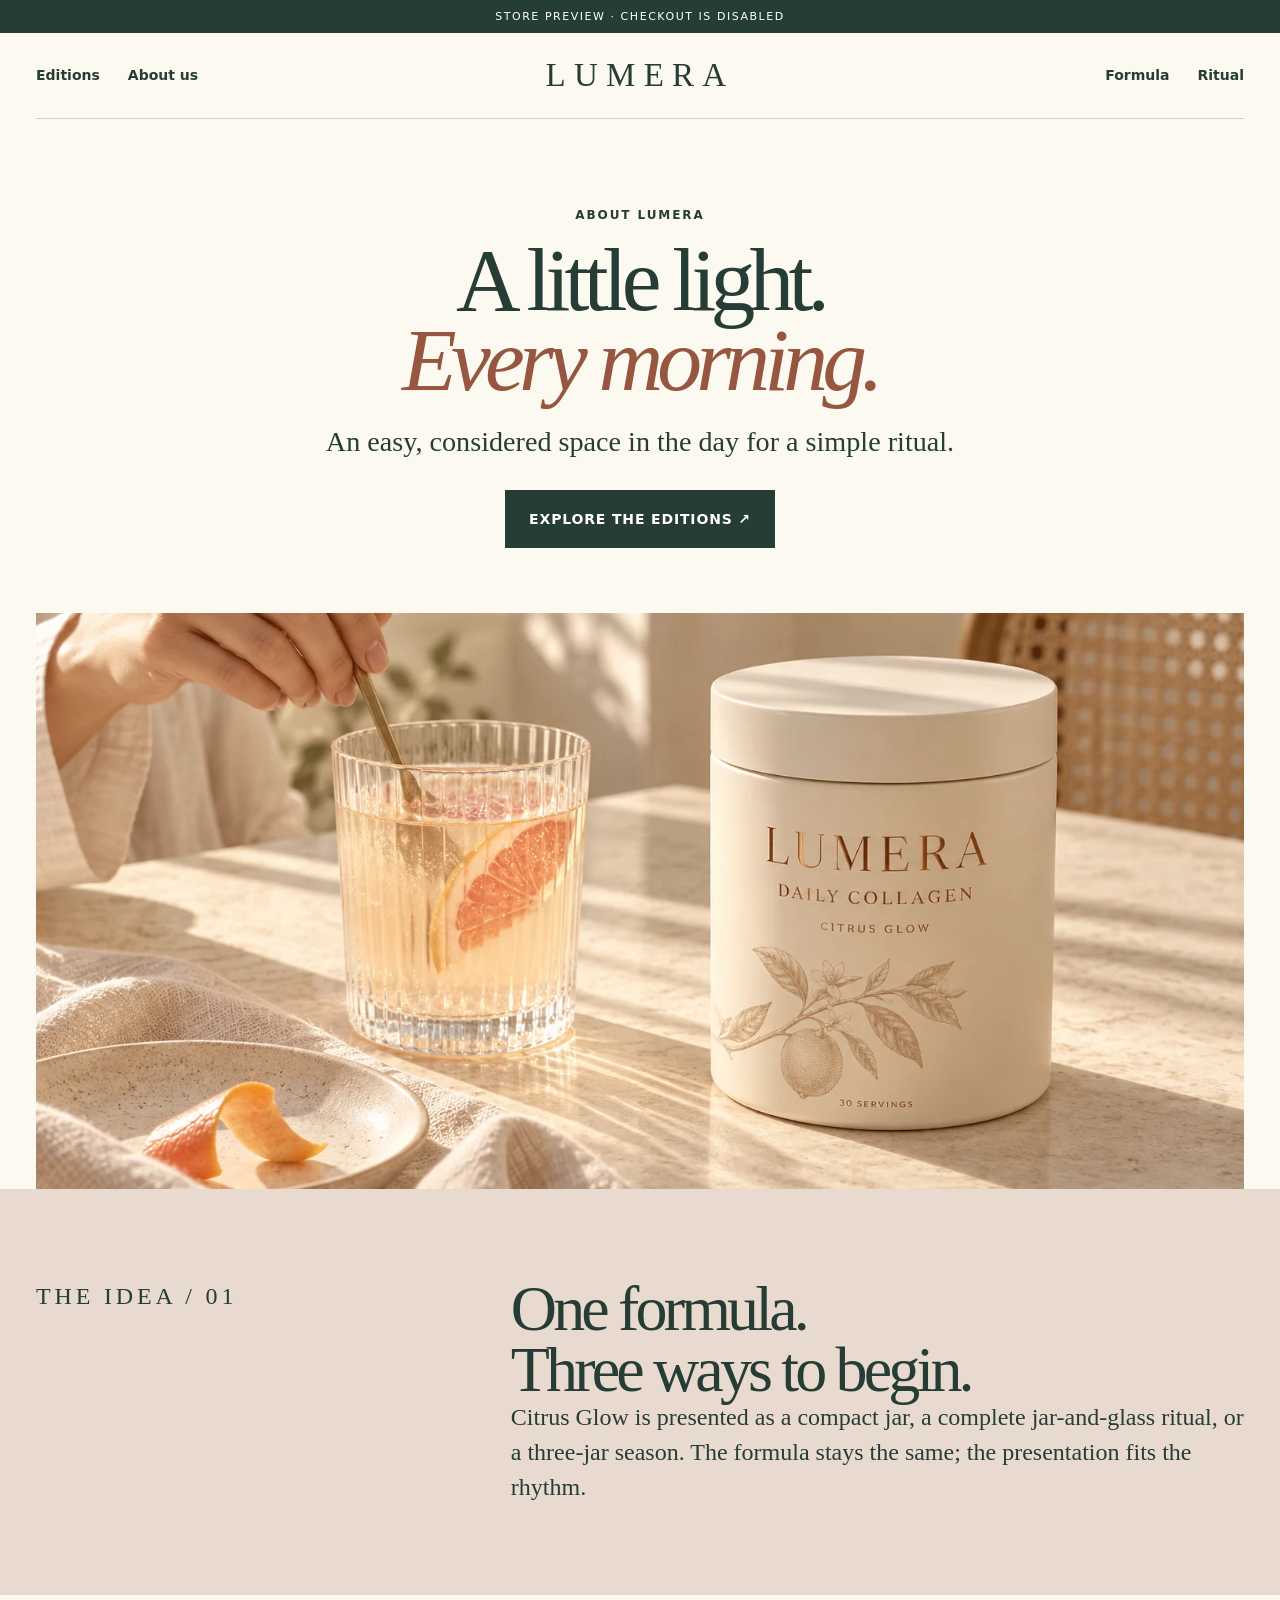
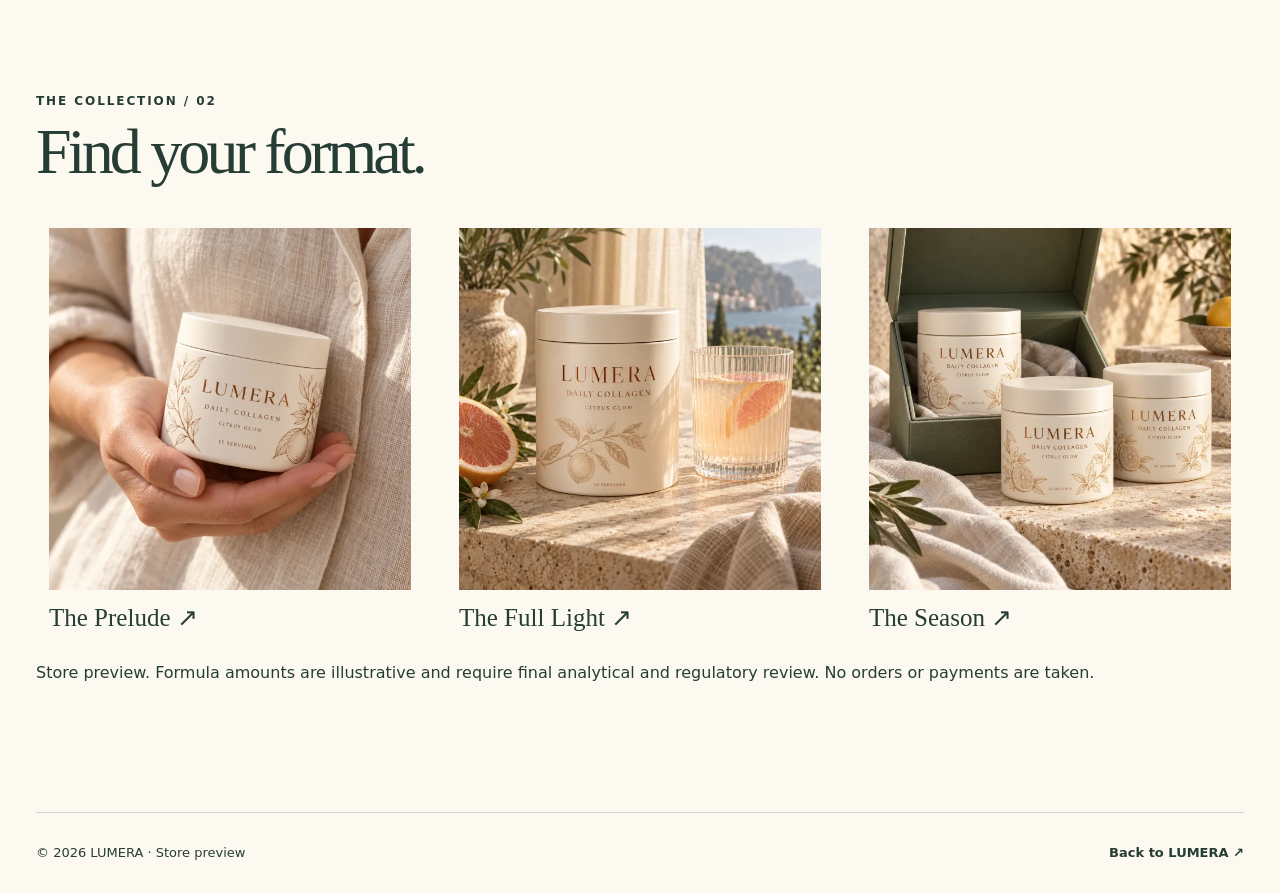
==== about.html @ ac89f813 "Improve desktop hierarchy and add product pages" ====
<!doctype html><html lang="en"><head><meta charset="utf-8"><meta name="viewport" content="width=device-width,initial-scale=1"><meta name="theme-color" content="#fcf9f1"><meta name="description" content="The LUMERA approach to a considered morning ritual."><title>About LUMERA — Laboratory of Morning Light</title><link rel="icon" href="data:,"><link rel="stylesheet" href="detail.css"></head><body>
<a class="skip" href="#main">Skip to content</a><div class="preview">Store preview · Checkout is disabled</div><header class="site-nav shell"><nav aria-label="Primary navigation"><a href="index.html#editions">Editions</a><a href="about.html" aria-current="page">About us</a></nav><a class="wordmark" href="index.html">LUMERA</a><nav aria-label="Further links"><a href="index.html#ingredient-register">Formula</a><a href="index.html#ritual">Ritual</a></nav></header>
<main id="main"><section class="about-hero shell"><p class="eyebrow">About LUMERA</p><h1 class="display">A little light.<br><em>Every morning.</em></h1><p class="lead">An easy, considered space in the day for a simple ritual.</p><a class="button" href="index.html#editions">Explore the editions ↗</a><figure><img src="assets/lumera-morning.webp" width="1536" height="1024" alt="LUMERA Citrus Glow jar and glass in morning light"></figure></section><section class="about-band"><div class="shell"><p class="eyebrow">The idea / 01</p><div><h2>One formula.<br>Three ways to begin.</h2><p>Citrus Glow is presented as a compact jar, a complete jar-and-glass ritual, or a three-jar season. The formula stays the same; the presentation fits the rhythm.</p></div></div></section><section class="about-end shell"><p class="eyebrow">The collection / 02</p><h2>Find your format.</h2><div class="related-grid"><a class="related-card" href="product.html?edition=15"><img src="assets/lumera-prelude-640.webp" width="640" height="800" alt="The Prelude compact jar"><span>The Prelude ↗</span></a><a class="related-card" href="product.html?edition=30"><img src="assets/full-light-640.webp" width="640" height="640" alt="The Full Light jar and glass"><span>The Full Light ↗</span></a><a class="related-card" href="product.html?edition=90"><img src="assets/season-640.webp" width="640" height="640" alt="The Season three jars"><span>The Season ↗</span></a></div><p>Store preview. Formula amounts are illustrative and require final analytical and regulatory review. No orders or payments are taken.</p></section></main><footer class="footer shell"><span>© 2026 LUMERA · Store preview</span><a href="index.html">Back to LUMERA ↗</a></footer></body></html>
---- detail.css ----
:root{--paper:#fcf9f1;--green:#263d35;--copper:#96563f;--line:#263d3533;--serif:Georgia,'Iowan Old Style',serif}*{box-sizing:border-box}body{margin:0;background:var(--paper);color:var(--green);font:16px/1.55 system-ui,-apple-system,sans-serif}a{color:inherit;text-decoration:none}img{display:block;width:100%;height:auto}.shell{width:min(1320px,calc(100% - 72px));margin:auto}.skip{position:absolute;top:-60px;left:15px;padding:10px;background:var(--green);color:white}.skip:focus{top:10px}:focus-visible{outline:3px solid var(--copper);outline-offset:4px}.preview{background:var(--green);color:white;padding:8px 15px;text-align:center;font-size:11px;letter-spacing:.14em;text-transform:uppercase}.site-nav{display:grid;grid-template-columns:1fr auto 1fr;align-items:center;gap:20px;min-height:86px;border-bottom:1px solid var(--line)}.site-nav nav{display:flex;gap:28px;font-size:14px;font-weight:750}.site-nav nav:last-child{justify-content:flex-end}.wordmark{font:500 33px var(--serif);letter-spacing:.25em}.site-nav a:hover,.text-link:hover{color:var(--copper)}.eyebrow{font-size:12px;font-weight:750;letter-spacing:.16em;text-transform:uppercase}.display{font:400 clamp(70px,7vw,120px)/.9 var(--serif);letter-spacing:-.065em;margin:20px 0 25px}.display em{color:var(--copper);font-weight:400}.lead{font:clamp(22px,2.2vw,31px)/1.3 var(--serif);max-width:630px}.button{display:inline-flex;align-items:center;justify-content:center;min-height:58px;padding:14px 24px;background:var(--green);color:white;font-size:14px;font-weight:750;letter-spacing:.06em;text-transform:uppercase}.text-link{display:inline-flex;align-items:center;min-height:50px;margin-left:20px;border-bottom:1px solid var(--line);font-size:14px;font-weight:750}.product-hero{display:grid;grid-template-columns:.95fr 1.05fr;gap:clamp(40px,6vw,110px);align-items:center;padding:68px 0 110px}.product-copy{max-width:570px}.product-image{margin:0;background:#e4d7c8;padding:18px}.product-image img{aspect-ratio:4/5;object-fit:cover}.product-copy .display{font-size:clamp(65px,6.5vw,105px)}.product-copy>p:not(.lead){font-size:17px;color:#52665c}.facts{margin:35px 0;border-top:1px solid var(--line)}.facts div{display:flex;justify-content:space-between;gap:20px;padding:14px 0;border-bottom:1px solid var(--line);font-size:16px}.facts dt{color:#66786f}.facts dd{margin:0;font-weight:750}.product-copy small{display:block;margin-top:20px;color:#66786f;line-height:1.6}.related{background:#efe4d6;padding:70px 0 95px}.related h2,.about-end h2{font:400 clamp(46px,5vw,75px)/.95 var(--serif);letter-spacing:-.06em;margin:10px 0 32px}.related-grid{display:grid;grid-template-columns:repeat(3,1fr);gap:22px}.related-card{background:var(--paper);padding:13px;font:400 25px var(--serif)}.related-card img{aspect-ratio:1;object-fit:cover;margin-bottom:13px}.related-card[aria-current=page]{outline:3px solid var(--copper)}.about-hero{text-align:center;padding:75px 0 0}.about-hero .display{max-width:1000px;margin:15px auto 23px}.about-hero .lead{margin:0 auto 30px}.about-hero figure{margin:65px 0 0}.about-hero img{aspect-ratio:2.1;object-fit:cover}.about-band{padding:90px 0;background:#e9dacf}.about-band .shell{display:grid;grid-template-columns:.7fr 1.3fr;gap:80px}.about-band h2{font:400 clamp(45px,5vw,76px)/.95 var(--serif);letter-spacing:-.06em;margin:0}.about-band p{font:24px/1.45 var(--serif);margin:0}.about-end{padding:85px 0 110px}.footer{display:flex;justify-content:space-between;gap:20px;padding:30px 0;border-top:1px solid var(--line);font-size:13px}.footer a{font-weight:750}@media(max-width:780px){.shell{width:calc(100% - 30px)}.site-nav{grid-template-columns:1fr auto;min-height:68px}.site-nav .wordmark{grid-column:1;grid-row:1;font-size:23px}.site-nav nav{grid-column:2;grid-row:1;gap:10px;font-size:11px}.site-nav nav:last-child{display:none}.product-hero{grid-template-columns:1fr;gap:28px;padding:28px 0 55px}.product-image{padding:10px}.product-image img{aspect-ratio:1.1}.product-copy .display,.display{font-size:clamp(55px,14vw,84px)}.lead{font-size:22px}.button{font-size:12px}.text-link{margin-left:0}.related{padding:48px 0}.related-grid{gap:9px}.related-card{padding:5px;font-size:13px}.about-hero{padding-top:45px}.about-hero figure{margin-top:35px}.about-hero img{aspect-ratio:1.25}.about-band{padding:55px 0}.about-band .shell{grid-template-columns:1fr;gap:24px}.about-band p{font-size:19px}.footer{flex-direction:column}}@media(max-width:380px){.site-nav nav{font-size:10px}.site-nav .wordmark{font-size:20px}}
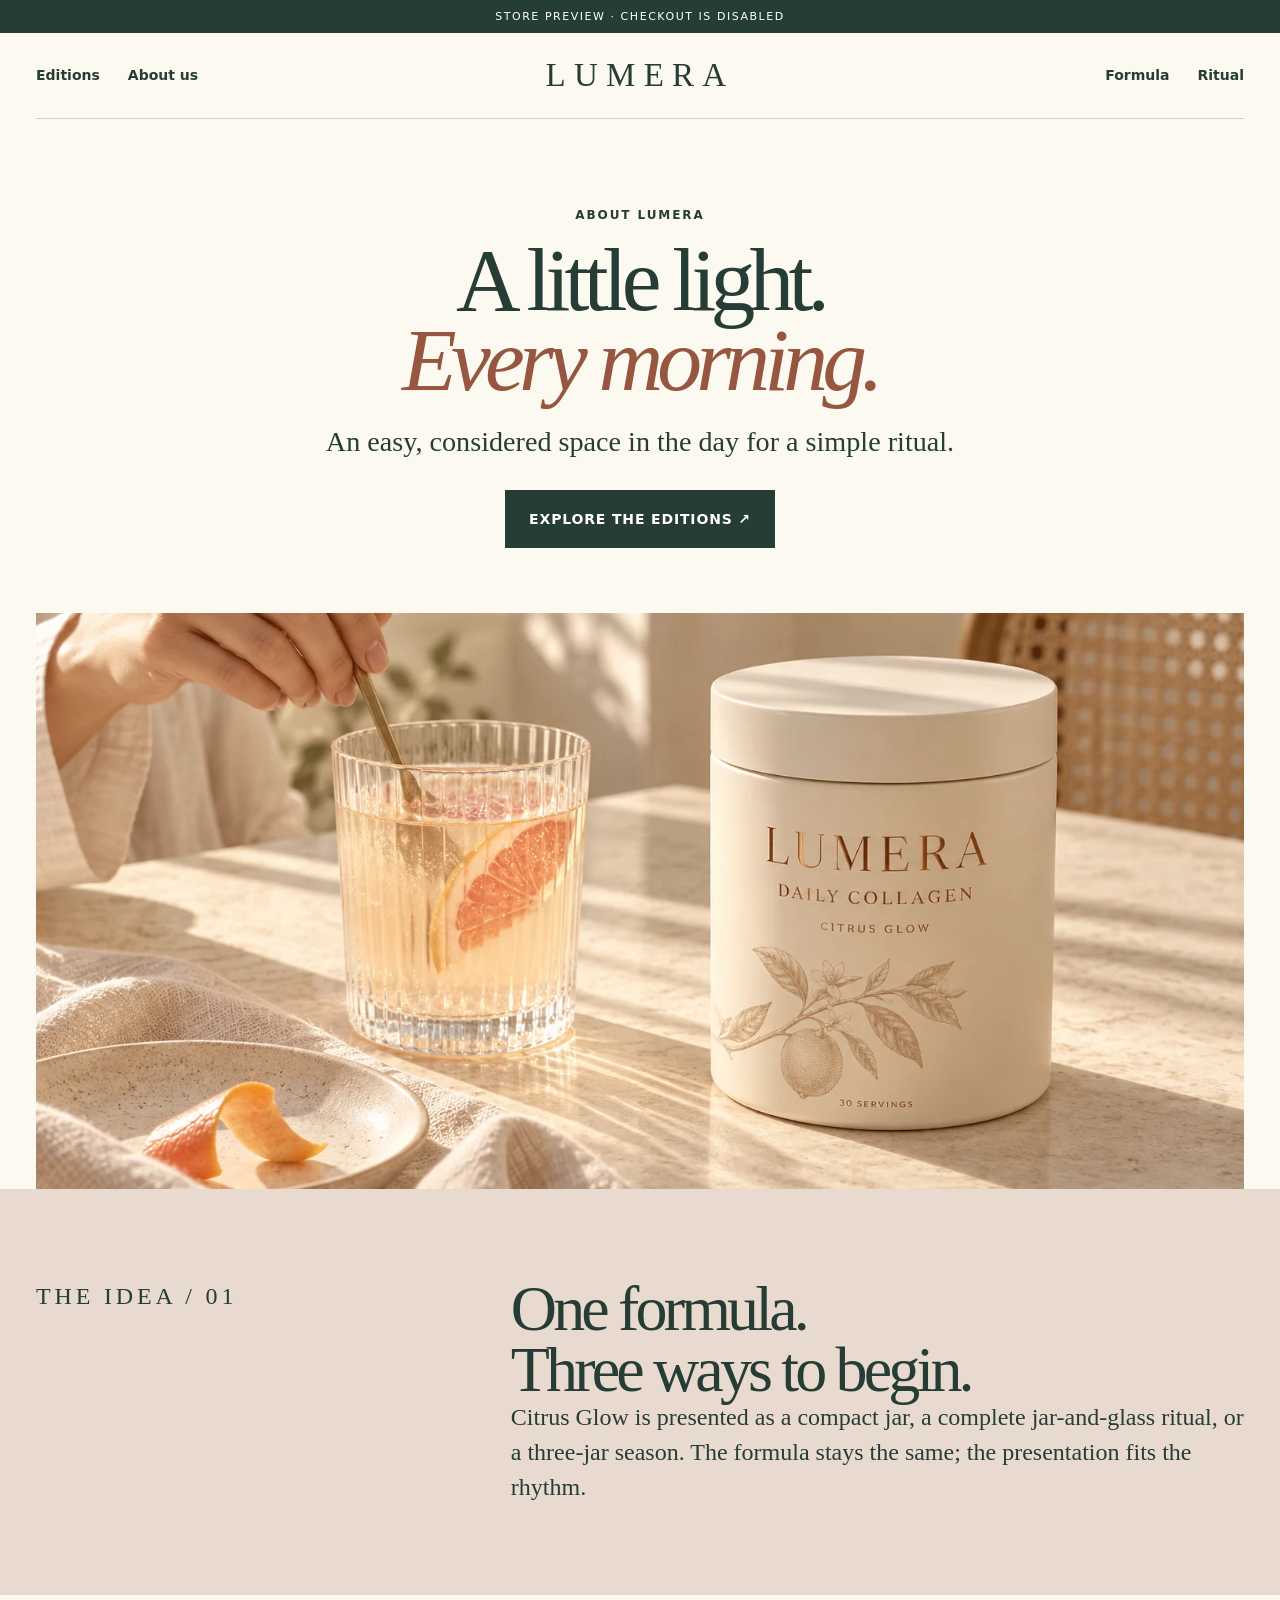
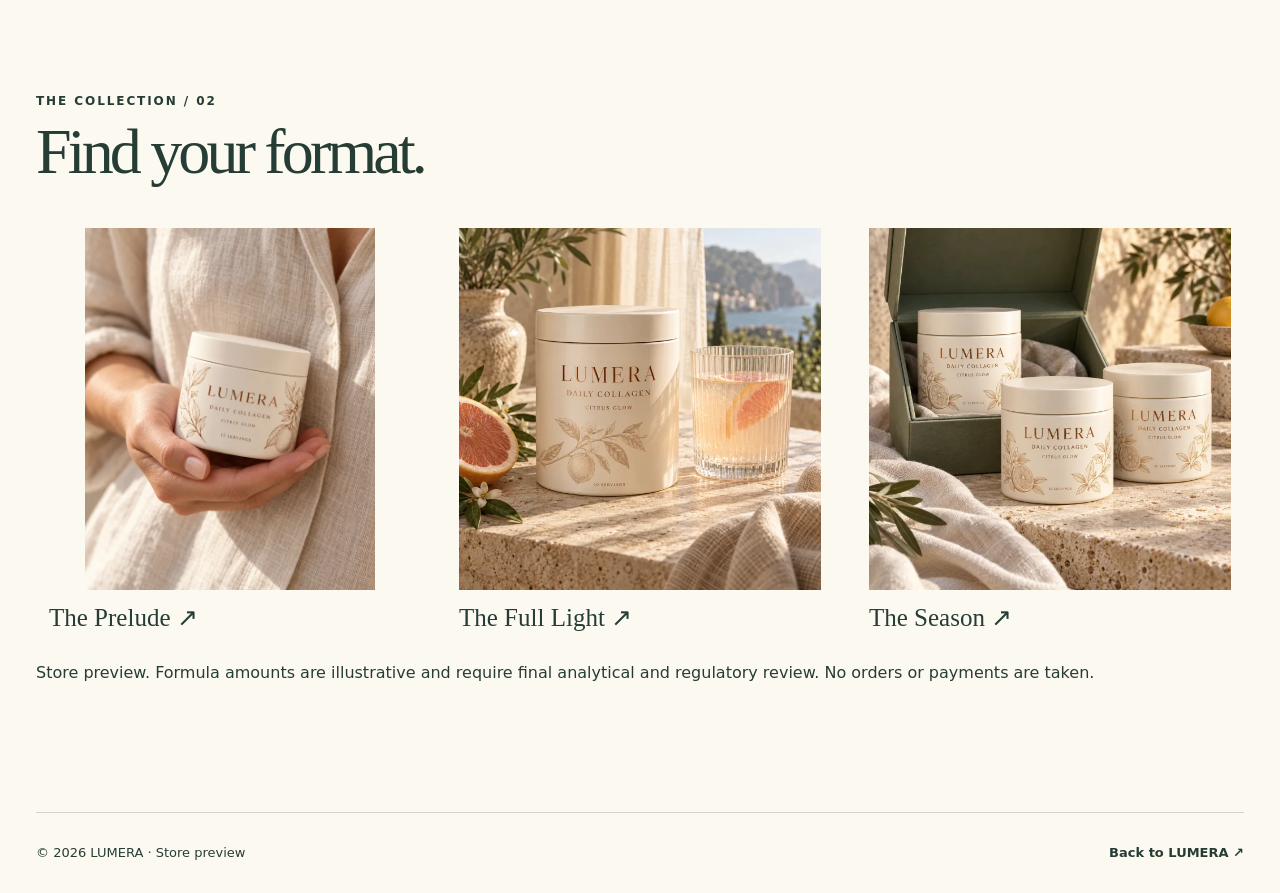
==== commit e00d3485: "Preserve product photography and cart navigation state" ====
--- a/about.html
+++ b/about.html
@@ -1,3 +1,3 @@
-<!doctype html><html lang="en"><head><meta charset="utf-8"><meta name="viewport" content="width=device-width,initial-scale=1"><meta name="theme-color" content="#fcf9f1"><meta name="description" content="The LUMERA approach to a considered morning ritual."><title>About LUMERA — Laboratory of Morning Light</title><link rel="icon" href="data:,"><link rel="stylesheet" href="detail.css"></head><body>
+<!doctype html><html lang="en"><head><meta charset="utf-8"><meta name="viewport" content="width=device-width,initial-scale=1"><meta name="theme-color" content="#fcf9f1"><meta name="description" content="The LUMERA approach to a considered morning ritual."><title>About LUMERA — Laboratory of Morning Light</title><link rel="icon" href="data:,"><link rel="stylesheet" href="detail.css?v=20260922b"></head><body>
 <a class="skip" href="#main">Skip to content</a><div class="preview">Store preview · Checkout is disabled</div><header class="site-nav shell"><nav aria-label="Primary navigation"><a href="index.html#editions">Editions</a><a href="about.html" aria-current="page">About us</a></nav><a class="wordmark" href="index.html">LUMERA</a><nav aria-label="Further links"><a href="index.html#ingredient-register">Formula</a><a href="index.html#ritual">Ritual</a></nav></header>
 <main id="main"><section class="about-hero shell"><p class="eyebrow">About LUMERA</p><h1 class="display">A little light.<br><em>Every morning.</em></h1><p class="lead">An easy, considered space in the day for a simple ritual.</p><a class="button" href="index.html#editions">Explore the editions ↗</a><figure><img src="assets/lumera-morning.webp" width="1536" height="1024" alt="LUMERA Citrus Glow jar and glass in morning light"></figure></section><section class="about-band"><div class="shell"><p class="eyebrow">The idea / 01</p><div><h2>One formula.<br>Three ways to begin.</h2><p>Citrus Glow is presented as a compact jar, a complete jar-and-glass ritual, or a three-jar season. The formula stays the same; the presentation fits the rhythm.</p></div></div></section><section class="about-end shell"><p class="eyebrow">The collection / 02</p><h2>Find your format.</h2><div class="related-grid"><a class="related-card" href="product.html?edition=15"><img src="assets/lumera-prelude-640.webp" width="640" height="800" alt="The Prelude compact jar"><span>The Prelude ↗</span></a><a class="related-card" href="product.html?edition=30"><img src="assets/full-light-640.webp" width="640" height="640" alt="The Full Light jar and glass"><span>The Full Light ↗</span></a><a class="related-card" href="product.html?edition=90"><img src="assets/season-640.webp" width="640" height="640" alt="The Season three jars"><span>The Season ↗</span></a></div><p>Store preview. Formula amounts are illustrative and require final analytical and regulatory review. No orders or payments are taken.</p></section></main><footer class="footer shell"><span>© 2026 LUMERA · Store preview</span><a href="index.html">Back to LUMERA ↗</a></footer></body></html>
--- a/detail.css
+++ b/detail.css
@@ -1 +1,8 @@
 :root{--paper:#fcf9f1;--green:#263d35;--copper:#96563f;--line:#263d3533;--serif:Georgia,'Iowan Old Style',serif}*{box-sizing:border-box}body{margin:0;background:var(--paper);color:var(--green);font:16px/1.55 system-ui,-apple-system,sans-serif}a{color:inherit;text-decoration:none}img{display:block;width:100%;height:auto}.shell{width:min(1320px,calc(100% - 72px));margin:auto}.skip{position:absolute;top:-60px;left:15px;padding:10px;background:var(--green);color:white}.skip:focus{top:10px}:focus-visible{outline:3px solid var(--copper);outline-offset:4px}.preview{background:var(--green);color:white;padding:8px 15px;text-align:center;font-size:11px;letter-spacing:.14em;text-transform:uppercase}.site-nav{display:grid;grid-template-columns:1fr auto 1fr;align-items:center;gap:20px;min-height:86px;border-bottom:1px solid var(--line)}.site-nav nav{display:flex;gap:28px;font-size:14px;font-weight:750}.site-nav nav:last-child{justify-content:flex-end}.wordmark{font:500 33px var(--serif);letter-spacing:.25em}.site-nav a:hover,.text-link:hover{color:var(--copper)}.eyebrow{font-size:12px;font-weight:750;letter-spacing:.16em;text-transform:uppercase}.display{font:400 clamp(70px,7vw,120px)/.9 var(--serif);letter-spacing:-.065em;margin:20px 0 25px}.display em{color:var(--copper);font-weight:400}.lead{font:clamp(22px,2.2vw,31px)/1.3 var(--serif);max-width:630px}.button{display:inline-flex;align-items:center;justify-content:center;min-height:58px;padding:14px 24px;background:var(--green);color:white;font-size:14px;font-weight:750;letter-spacing:.06em;text-transform:uppercase}.text-link{display:inline-flex;align-items:center;min-height:50px;margin-left:20px;border-bottom:1px solid var(--line);font-size:14px;font-weight:750}.product-hero{display:grid;grid-template-columns:.95fr 1.05fr;gap:clamp(40px,6vw,110px);align-items:center;padding:68px 0 110px}.product-copy{max-width:570px}.product-image{margin:0;background:#e4d7c8;padding:18px}.product-image img{aspect-ratio:4/5;object-fit:cover}.product-copy .display{font-size:clamp(65px,6.5vw,105px)}.product-copy>p:not(.lead){font-size:17px;color:#52665c}.facts{margin:35px 0;border-top:1px solid var(--line)}.facts div{display:flex;justify-content:space-between;gap:20px;padding:14px 0;border-bottom:1px solid var(--line);font-size:16px}.facts dt{color:#66786f}.facts dd{margin:0;font-weight:750}.product-copy small{display:block;margin-top:20px;color:#66786f;line-height:1.6}.related{background:#efe4d6;padding:70px 0 95px}.related h2,.about-end h2{font:400 clamp(46px,5vw,75px)/.95 var(--serif);letter-spacing:-.06em;margin:10px 0 32px}.related-grid{display:grid;grid-template-columns:repeat(3,1fr);gap:22px}.related-card{background:var(--paper);padding:13px;font:400 25px var(--serif)}.related-card img{aspect-ratio:1;object-fit:cover;margin-bottom:13px}.related-card[aria-current=page]{outline:3px solid var(--copper)}.about-hero{text-align:center;padding:75px 0 0}.about-hero .display{max-width:1000px;margin:15px auto 23px}.about-hero .lead{margin:0 auto 30px}.about-hero figure{margin:65px 0 0}.about-hero img{aspect-ratio:2.1;object-fit:cover}.about-band{padding:90px 0;background:#e9dacf}.about-band .shell{display:grid;grid-template-columns:.7fr 1.3fr;gap:80px}.about-band h2{font:400 clamp(45px,5vw,76px)/.95 var(--serif);letter-spacing:-.06em;margin:0}.about-band p{font:24px/1.45 var(--serif);margin:0}.about-end{padding:85px 0 110px}.footer{display:flex;justify-content:space-between;gap:20px;padding:30px 0;border-top:1px solid var(--line);font-size:13px}.footer a{font-weight:750}@media(max-width:780px){.shell{width:calc(100% - 30px)}.site-nav{grid-template-columns:1fr auto;min-height:68px}.site-nav .wordmark{grid-column:1;grid-row:1;font-size:23px}.site-nav nav{grid-column:2;grid-row:1;gap:10px;font-size:11px}.site-nav nav:last-child{display:none}.product-hero{grid-template-columns:1fr;gap:28px;padding:28px 0 55px}.product-image{padding:10px}.product-image img{aspect-ratio:1.1}.product-copy .display,.display{font-size:clamp(55px,14vw,84px)}.lead{font-size:22px}.button{font-size:12px}.text-link{margin-left:0}.related{padding:48px 0}.related-grid{gap:9px}.related-card{padding:5px;font-size:13px}.about-hero{padding-top:45px}.about-hero figure{margin-top:35px}.about-hero img{aspect-ratio:1.25}.about-band{padding:55px 0}.about-band .shell{grid-template-columns:1fr;gap:24px}.about-band p{font-size:19px}.footer{flex-direction:column}}@media(max-width:380px){.site-nav nav{font-size:10px}.site-nav .wordmark{font-size:20px}}
+/* Responsive media: HTML dimensions reserve space, CSS preserves the photo. */
+img{height:auto}
+.product-photo img,.product-image img{height:auto;aspect-ratio:auto;object-fit:contain;max-height:680px;width:100%}
+.related-card img{height:auto;aspect-ratio:1;object-fit:contain}
+.product-hero>*,.about-hero>*{min-width:0}
+.display{overflow-wrap:break-word}
+@media(max-width:780px){.product-photo img,.product-image img{max-height:480px;aspect-ratio:auto}.related-card{overflow-wrap:break-word}}
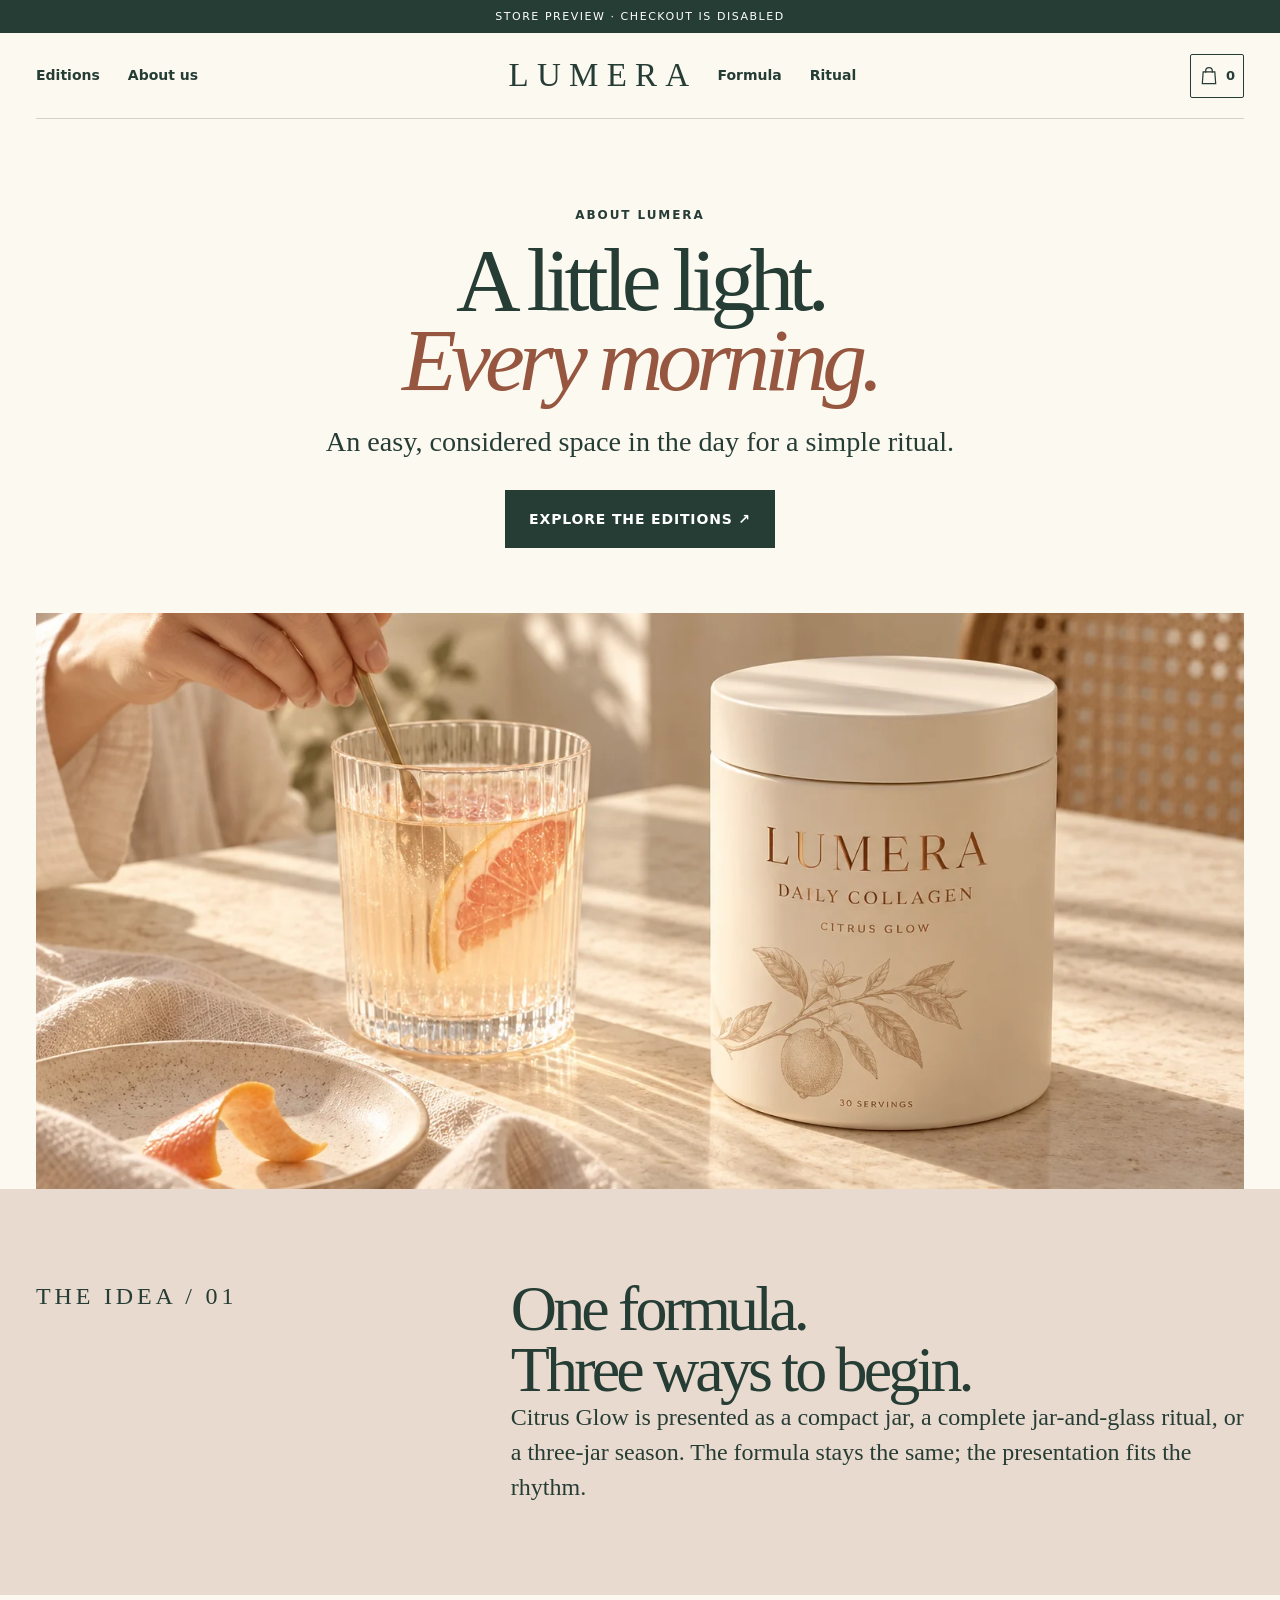
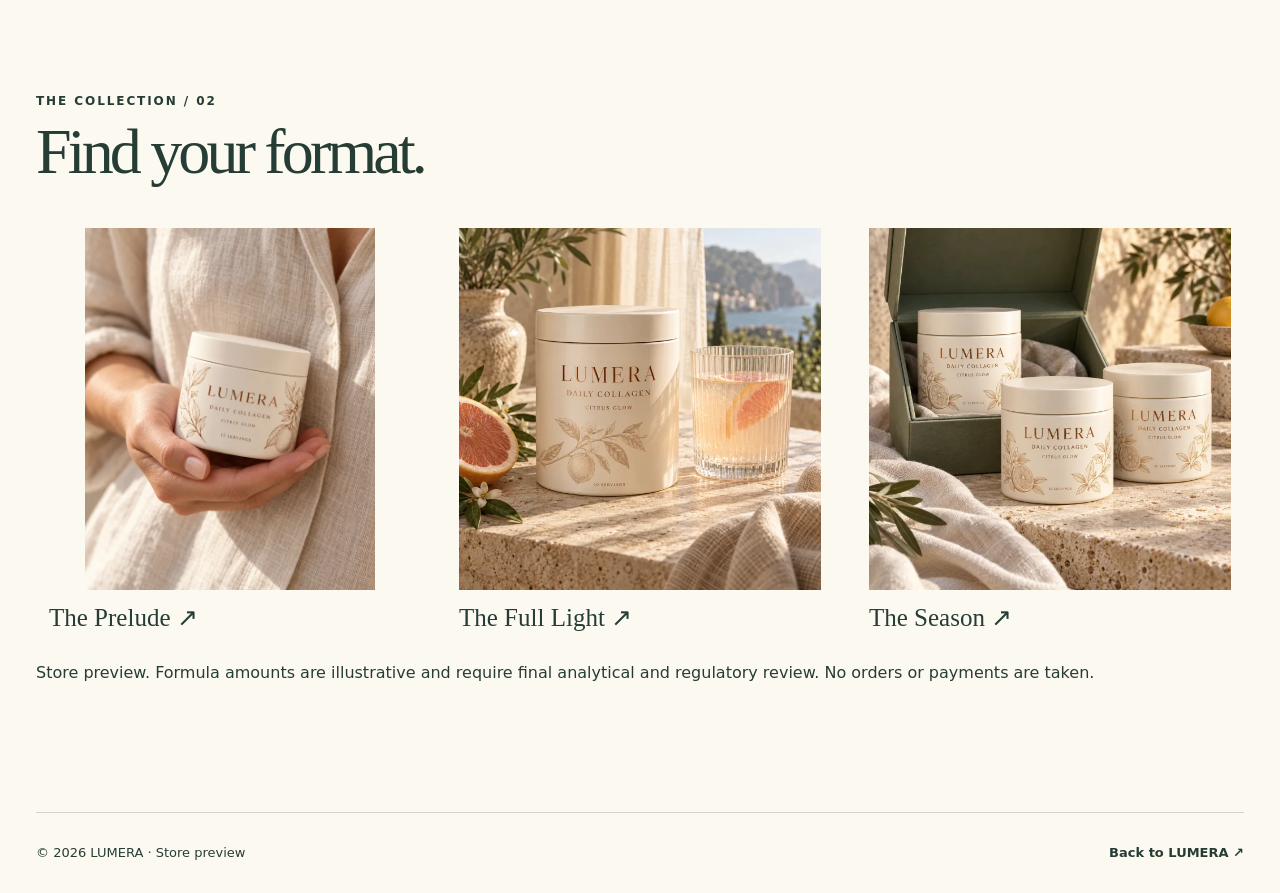
==== commit 4103739a: "Improve mobile product storytelling and direct shopping flow" ====
--- a/about.html
+++ b/about.html
@@ -1,3 +1,3 @@
-<!doctype html><html lang="en"><head><meta charset="utf-8"><meta name="viewport" content="width=device-width,initial-scale=1"><meta name="theme-color" content="#fcf9f1"><meta name="description" content="The LUMERA approach to a considered morning ritual."><title>About LUMERA — Laboratory of Morning Light</title><link rel="icon" href="data:,"><link rel="stylesheet" href="detail.css?v=20260922b"></head><body>
+<!doctype html><html lang="en" data-brand="lumera"><head><meta charset="utf-8"><meta name="viewport" content="width=device-width,initial-scale=1"><meta name="theme-color" content="#fcf9f1"><meta name="description" content="The LUMERA approach to a considered morning ritual."><title>About LUMERA — Laboratory of Morning Light</title><link rel="icon" href="data:,"><link rel="stylesheet" href="detail.css?v=20260922b"><link rel="stylesheet" href="detail-commerce.css?v=20260922c"></head><body>
 <a class="skip" href="#main">Skip to content</a><div class="preview">Store preview · Checkout is disabled</div><header class="site-nav shell"><nav aria-label="Primary navigation"><a href="index.html#editions">Editions</a><a href="about.html" aria-current="page">About us</a></nav><a class="wordmark" href="index.html">LUMERA</a><nav aria-label="Further links"><a href="index.html#ingredient-register">Formula</a><a href="index.html#ritual">Ritual</a></nav></header>
-<main id="main"><section class="about-hero shell"><p class="eyebrow">About LUMERA</p><h1 class="display">A little light.<br><em>Every morning.</em></h1><p class="lead">An easy, considered space in the day for a simple ritual.</p><a class="button" href="index.html#editions">Explore the editions ↗</a><figure><img src="assets/lumera-morning.webp" width="1536" height="1024" alt="LUMERA Citrus Glow jar and glass in morning light"></figure></section><section class="about-band"><div class="shell"><p class="eyebrow">The idea / 01</p><div><h2>One formula.<br>Three ways to begin.</h2><p>Citrus Glow is presented as a compact jar, a complete jar-and-glass ritual, or a three-jar season. The formula stays the same; the presentation fits the rhythm.</p></div></div></section><section class="about-end shell"><p class="eyebrow">The collection / 02</p><h2>Find your format.</h2><div class="related-grid"><a class="related-card" href="product.html?edition=15"><img src="assets/lumera-prelude-640.webp" width="640" height="800" alt="The Prelude compact jar"><span>The Prelude ↗</span></a><a class="related-card" href="product.html?edition=30"><img src="assets/full-light-640.webp" width="640" height="640" alt="The Full Light jar and glass"><span>The Full Light ↗</span></a><a class="related-card" href="product.html?edition=90"><img src="assets/season-640.webp" width="640" height="640" alt="The Season three jars"><span>The Season ↗</span></a></div><p>Store preview. Formula amounts are illustrative and require final analytical and regulatory review. No orders or payments are taken.</p></section></main><footer class="footer shell"><span>© 2026 LUMERA · Store preview</span><a href="index.html">Back to LUMERA ↗</a></footer></body></html>
+<main id="main"><section class="about-hero shell"><p class="eyebrow">About LUMERA</p><h1 class="display">A little light.<br><em>Every morning.</em></h1><p class="lead">An easy, considered space in the day for a simple ritual.</p><a class="button" href="index.html#editions">Explore the editions ↗</a><figure><img src="assets/lumera-morning.webp" width="1536" height="1024" alt="LUMERA Citrus Glow jar and glass in morning light"></figure></section><section class="about-band"><div class="shell"><p class="eyebrow">The idea / 01</p><div><h2>One formula.<br>Three ways to begin.</h2><p>Citrus Glow is presented as a compact jar, a complete jar-and-glass ritual, or a three-jar season. The formula stays the same; the presentation fits the rhythm.</p></div></div></section><section class="about-end shell"><p class="eyebrow">The collection / 02</p><h2>Find your format.</h2><div class="related-grid"><a class="related-card" href="product.html?edition=15"><img src="assets/lumera-prelude-640.webp" width="640" height="800" alt="The Prelude compact jar"><span>The Prelude ↗</span></a><a class="related-card" href="product.html?edition=30"><img src="assets/full-light-640.webp" width="640" height="640" alt="The Full Light jar and glass"><span>The Full Light ↗</span></a><a class="related-card" href="product.html?edition=90"><img src="assets/season-640.webp" width="640" height="640" alt="The Season three jars"><span>The Season ↗</span></a></div><p>Store preview. Formula amounts are illustrative and require final analytical and regulatory review. No orders or payments are taken.</p></section></main><footer class="footer shell"><span>© 2026 LUMERA · Store preview</span><a href="index.html">Back to LUMERA ↗</a></footer><script src="detail-commerce.js?v=20260922c" defer></script><script src="cart.js?v=20260922b" defer></script></body></html>
--- a/detail-commerce.css
+++ b/detail-commerce.css
@@ -0,0 +1,42 @@
+/* Commerce utilities retain each brand's art direction. */
+:root{--bag-paper:#fbf9ef;--bag-ink:#143a31;--bag-action:#143a31;--bag-on-action:#fff}
+html[data-brand="nox"]{--bag-paper:#101712;--bag-ink:#eff4ee;--bag-action:var(--signal);--bag-on-action:#090d0b}
+html[data-brand="lumera"]{--bag-paper:#fcf9f1;--bag-ink:#263d35;--bag-action:#263d35}
+.detail-header{position:relative}.detail-bag{flex-shrink:0;display:inline-flex;align-items:center;justify-content:center;gap:7px;min-width:48px;min-height:44px;padding:8px;border:1px solid currentColor;border-radius:2px;background:none;color:inherit;cursor:pointer;font:600 13px system-ui}
+html[data-brand="lumera"] .detail-header{grid-template-columns:1fr auto 1fr auto}
+.detail-crumb{padding-top:24px;font-size:13px;color:inherit;opacity:.8;display:flex;gap:12px;align-items:center}.detail-crumb a{padding:8px 0;text-decoration:underline;text-underline-offset:4px}
+.detail-options{display:flex;gap:8px;flex-wrap:wrap;margin:22px 0}.detail-options a{display:inline-flex;align-items:center;min-height:44px;padding:9px 13px;border:1px solid var(--line);font:600 12px/1.3 system-ui}
+.detail-options a[aria-current="page"]{background:var(--bag-action);color:var(--bag-on-action);border-color:var(--bag-action)}.detail-options a:hover{border-color:currentColor}
+#product-add{border:0;cursor:pointer;transition:filter .15s}#product-add:hover{filter:brightness(.92)}
+.product-copy #product-description{display:none}
+.product-copy .button{font-family:inherit}
+.detail-locked{overflow:hidden}.detail-overlay{position:fixed;inset:0;background:#07160fa6;z-index:90;opacity:0;pointer-events:none;transition:opacity .2s}.detail-overlay.is-open{opacity:1;pointer-events:auto}
+.detail-cart{position:fixed;right:0;inset-block:0;z-index:100;width:min(480px,100%);display:grid;grid-template-rows:auto minmax(0,1fr) auto;background:var(--bag-paper);color:var(--bag-ink);box-shadow:-20px 0 70px #0003;transform:translateX(105%);transition:transform .25s}.detail-cart.is-open{transform:none}.detail-cart[inert]{visibility:hidden}
+.detail-cart button{font:600 14px system-ui;cursor:pointer;color:inherit}.cart-head{display:flex;align-items:center;justify-content:space-between;border-bottom:1px solid var(--line);padding:20px 24px}.cart-head h2{font-size:26px;margin:0}.cart-head button{background:none;border:0;min-height:44px;padding:10px}
+.detail-lines{padding:8px 24px;overflow:auto;overscroll-behavior:contain}.shop-line{display:grid;grid-template-columns:88px minmax(0,1fr);gap:16px;padding:22px 0;border-bottom:1px solid var(--line)}.shop-line img{width:88px;height:110px;object-fit:contain}.shop-line h3{font:600 17px/1.35 system-ui;margin:0 0 6px}.shop-line p{font-size:13px;line-height:1.5;margin:0 0 8px;opacity:.8}.shop-line strong{font-size:16px}.shop-quantity{display:flex;flex-wrap:wrap;align-items:center;margin-top:10px;gap:6px}.shop-quantity button{min-width:40px;min-height:44px;background:none;border:1px solid var(--line);padding:8px}.shop-quantity output{min-width:24px;text-align:center}.shop-quantity .shop-remove{border:0;text-decoration:underline;font-size:12px}.shop-empty{padding:50px 0;line-height:1.7}
+.cart-foot{border-top:1px solid var(--line);padding:22px 24px max(22px,env(safe-area-inset-bottom))}.cart-foot[hidden]{display:none}.detail-total{display:flex;justify-content:space-between;font-size:20px;margin-bottom:18px}#checkout,.demo-return{width:100%;padding:16px;min-height:54px;background:var(--bag-action);color:var(--bag-on-action);border:0}#checkout:disabled{opacity:.4;cursor:not-allowed}.cart-foot p{font-size:12px;text-align:center;margin:12px 0 0}.demo-complete{padding:50px 0}.demo-complete>span{font-size:13px;letter-spacing:.1em}.demo-complete p{line-height:1.6;font-size:15px}
+.detail-toast{position:fixed;z-index:110;left:50%;bottom:20px;transform:translate(-50%,20px);opacity:0;visibility:hidden;max-width:calc(100% - 32px);padding:12px 20px;background:var(--bag-action);color:var(--bag-on-action);font-size:14px;pointer-events:none}.detail-toast.show{opacity:1;visibility:visible;transform:translate(-50%,0)}
+.detail-locked .detail-toast{clip-path:inset(50%);width:1px;height:1px;padding:0;overflow:hidden}
+@media(min-width:1100px){.product-hero{padding-top:36px}.product-copy .display{font-size:clamp(70px,6.2vw,108px)}}
+@media(max-width:780px){
+ .detail-header{gap:12px;flex-wrap:wrap;align-items:center;padding-block:14px}
+ .detail-header nav,.detail-header .navlinks{gap:16px;font-size:12px}
+ .detail-header .navlinks{order:3;flex-basis:100%;margin:0;justify-content:flex-start}
+ html[data-brand="nox"] .detail-bag{margin-left:auto}
+ html[data-brand="vyra"] .detail-header nav{order:3;width:100%;justify-content:flex-start}
+ html[data-brand="vyra"] .detail-bag{margin-left:auto}
+ html[data-brand="lumera"] .detail-header{grid-template-columns:1fr auto;gap:6px 16px}
+ html[data-brand="lumera"] .detail-header .wordmark{grid-column:1;grid-row:1}
+ html[data-brand="lumera"] .detail-header nav:first-child{grid-column:1/-1;grid-row:2;justify-content:flex-start}
+ html[data-brand="lumera"] .detail-header nav:last-of-type{display:none}
+ html[data-brand="lumera"] .detail-bag{grid-column:2;grid-row:1}
+ .detail-crumb{padding-top:12px;font-size:12px}.product-hero{padding-top:16px;gap:22px}
+ .product-image,.product-photo{grid-row:1;margin:0;order:0}.product-copy{order:1}
+ .product-image img,.product-photo img{max-height:350px;object-fit:contain}
+ .product-copy .display{font-size:clamp(52px,13vw,74px);line-height:1;letter-spacing:-.045em;margin-block:14px 20px}
+ .product-copy .lead{font-size:22px}.product-copy .intro{font-size:17px}
+ .product-copy>.button{width:100%;margin:20px 0 0}.product-copy>.text-link{margin:10px 0 0}
+ .detail-options{gap:6px;margin:20px 0}.detail-options a{flex:1;justify-content:center;text-align:center;padding:8px;min-width:0;font-size:11px}
+ .related-grid{gap:12px}.related-card{line-height:1.45}
+}
+@media(prefers-reduced-motion:reduce){*,*::before,*::after{scroll-behavior:auto!important;transition:none!important;animation:none!important}}
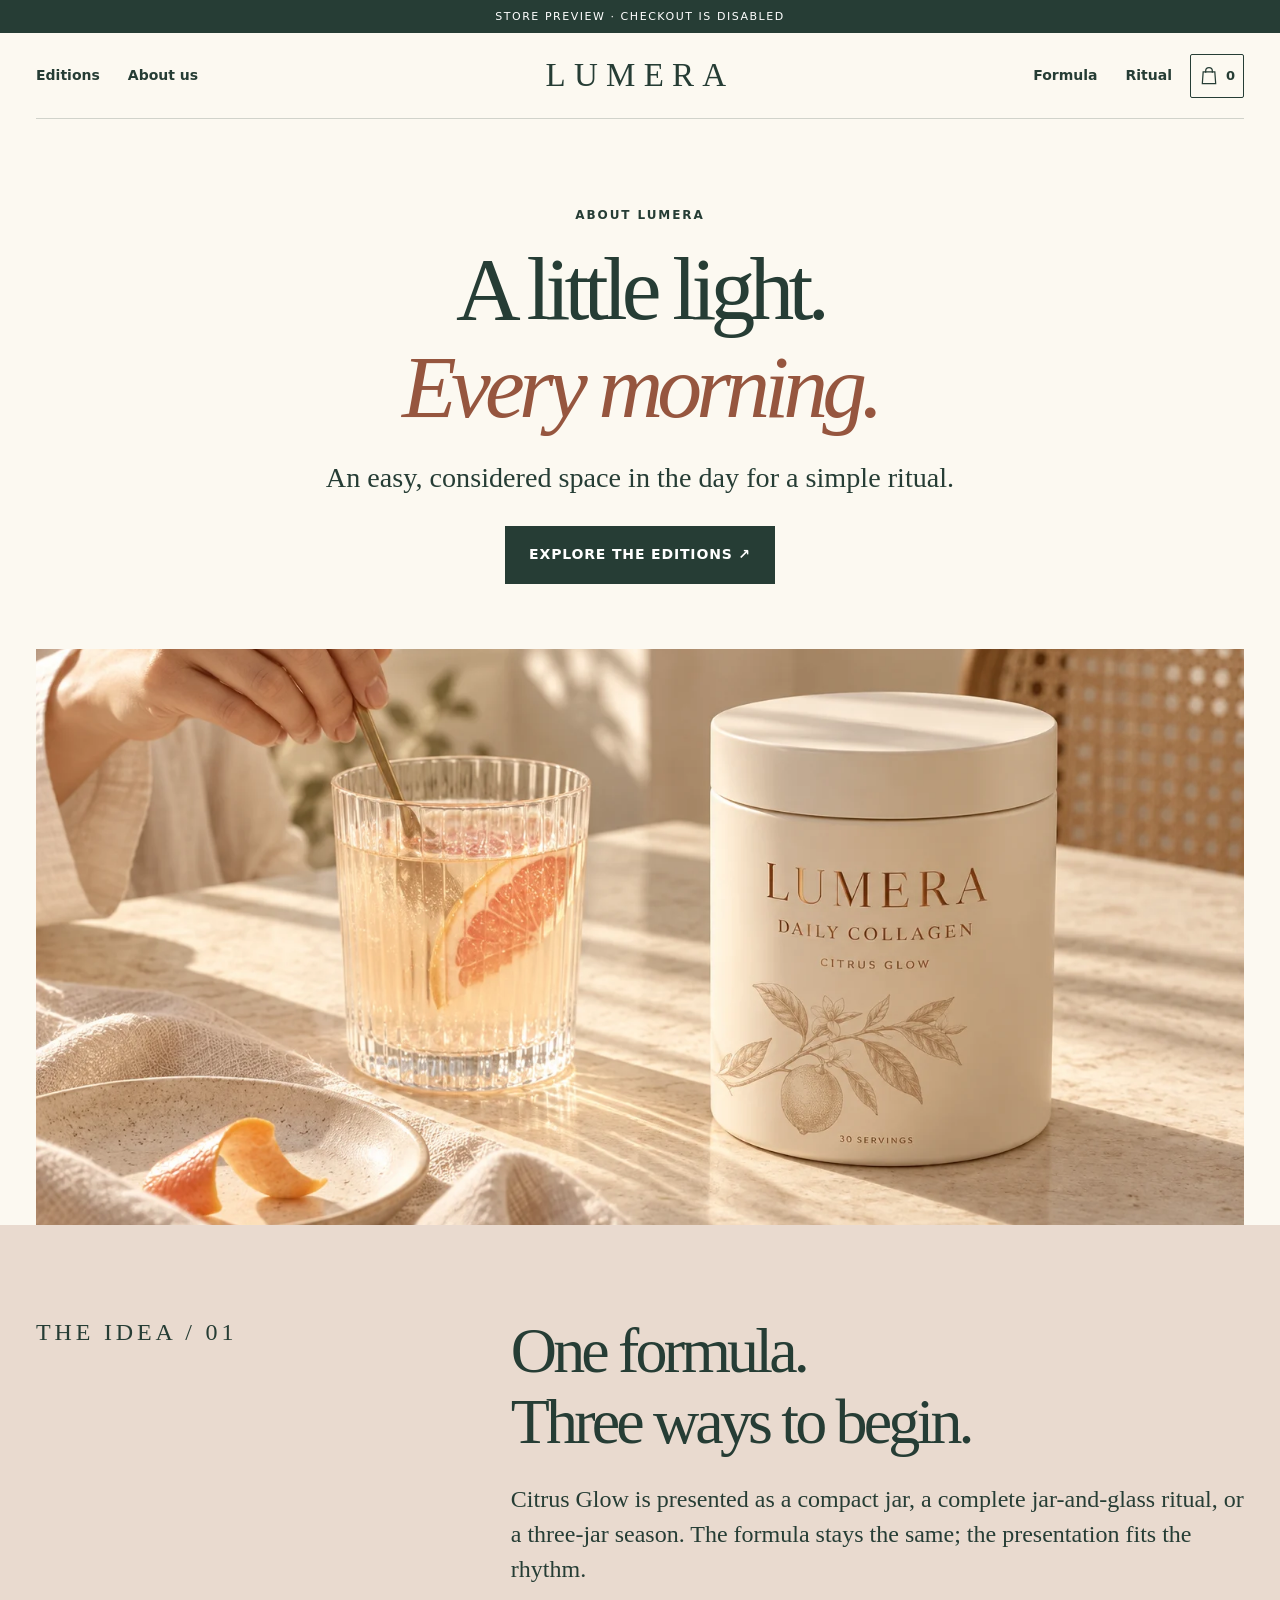
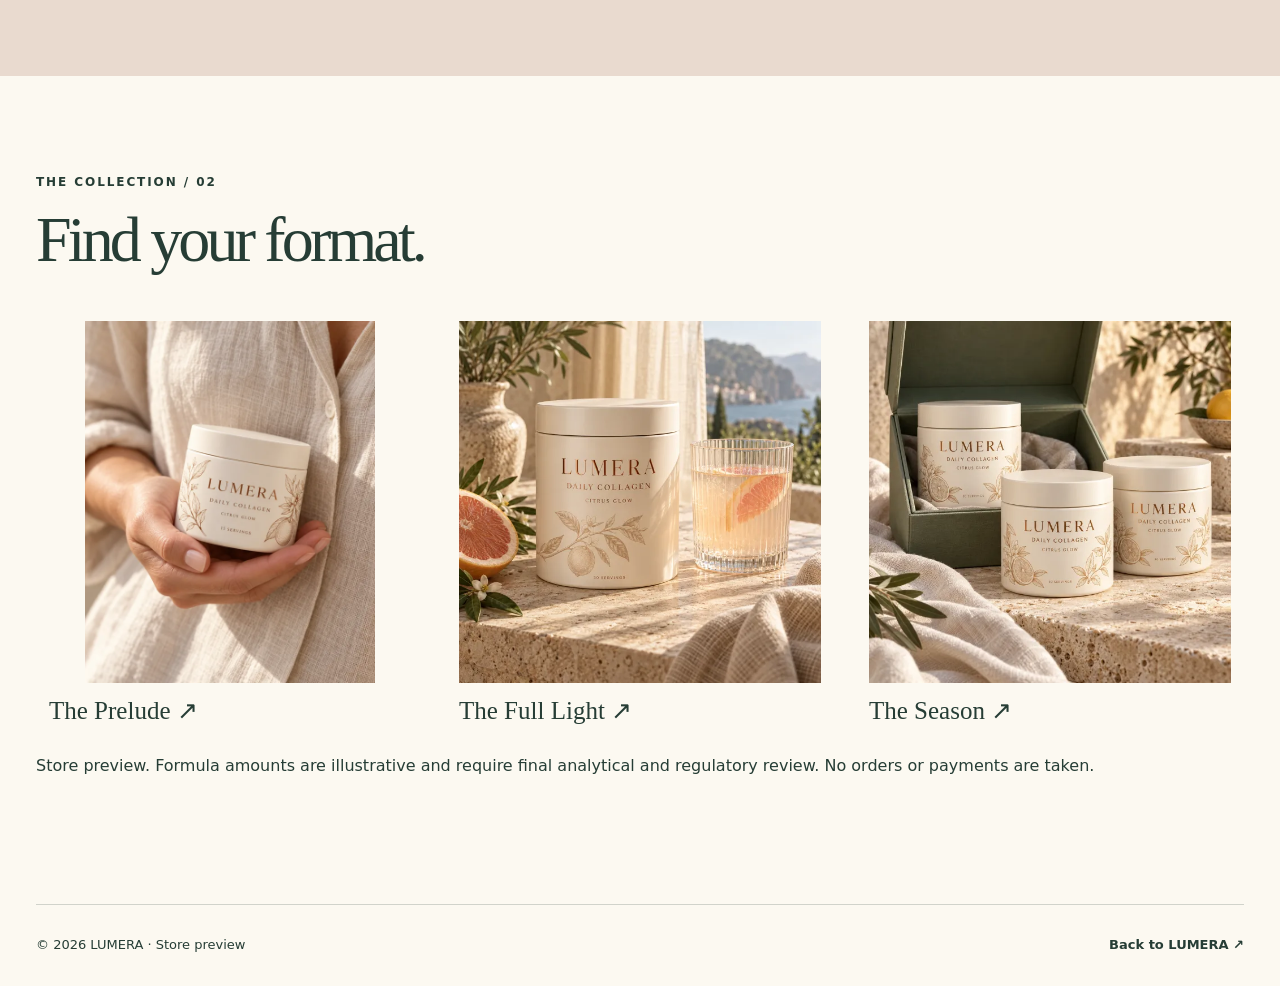
==== commit cb388e5a: "Polish interior navigation typography and complete product imagery" ====
--- a/about.html
+++ b/about.html
@@ -1,3 +1,3 @@
-<!doctype html><html lang="en" data-brand="lumera"><head><meta charset="utf-8"><meta name="viewport" content="width=device-width,initial-scale=1"><meta name="theme-color" content="#fcf9f1"><meta name="description" content="The LUMERA approach to a considered morning ritual."><title>About LUMERA — Laboratory of Morning Light</title><link rel="icon" href="data:,"><link rel="stylesheet" href="detail.css?v=20260922b"><link rel="stylesheet" href="detail-commerce.css?v=20260922c"></head><body>
+<!doctype html><html lang="en" data-brand="lumera"><head><meta charset="utf-8"><meta name="viewport" content="width=device-width,initial-scale=1"><meta name="theme-color" content="#fcf9f1"><meta name="description" content="The LUMERA approach to a considered morning ritual."><title>About LUMERA — Laboratory of Morning Light</title><link rel="icon" href="data:,"><link rel="stylesheet" href="detail.css?v=20260922g"><link rel="stylesheet" href="detail-commerce.css?v=20260922g"></head><body>
 <a class="skip" href="#main">Skip to content</a><div class="preview">Store preview · Checkout is disabled</div><header class="site-nav shell"><nav aria-label="Primary navigation"><a href="index.html#editions">Editions</a><a href="about.html" aria-current="page">About us</a></nav><a class="wordmark" href="index.html">LUMERA</a><nav aria-label="Further links"><a href="index.html#ingredient-register">Formula</a><a href="index.html#ritual">Ritual</a></nav></header>
 <main id="main"><section class="about-hero shell"><p class="eyebrow">About LUMERA</p><h1 class="display">A little light.<br><em>Every morning.</em></h1><p class="lead">An easy, considered space in the day for a simple ritual.</p><a class="button" href="index.html#editions">Explore the editions ↗</a><figure><img src="assets/lumera-morning.webp" width="1536" height="1024" alt="LUMERA Citrus Glow jar and glass in morning light"></figure></section><section class="about-band"><div class="shell"><p class="eyebrow">The idea / 01</p><div><h2>One formula.<br>Three ways to begin.</h2><p>Citrus Glow is presented as a compact jar, a complete jar-and-glass ritual, or a three-jar season. The formula stays the same; the presentation fits the rhythm.</p></div></div></section><section class="about-end shell"><p class="eyebrow">The collection / 02</p><h2>Find your format.</h2><div class="related-grid"><a class="related-card" href="product.html?edition=15"><img src="assets/lumera-prelude-640.webp" width="640" height="800" alt="The Prelude compact jar"><span>The Prelude ↗</span></a><a class="related-card" href="product.html?edition=30"><img src="assets/full-light-640.webp" width="640" height="640" alt="The Full Light jar and glass"><span>The Full Light ↗</span></a><a class="related-card" href="product.html?edition=90"><img src="assets/season-640.webp" width="640" height="640" alt="The Season three jars"><span>The Season ↗</span></a></div><p>Store preview. Formula amounts are illustrative and require final analytical and regulatory review. No orders or payments are taken.</p></section></main><footer class="footer shell"><span>© 2026 LUMERA · Store preview</span><a href="index.html">Back to LUMERA ↗</a></footer><script src="detail-commerce.js?v=20260922c" defer></script><script src="cart.js?v=20260922b" defer></script></body></html>
--- a/detail.css
+++ b/detail.css
@@ -5,4 +5,9 @@
 .related-card img{height:auto;aspect-ratio:1;object-fit:contain}
 .product-hero>*,.about-hero>*{min-width:0}
 .display{overflow-wrap:break-word}
+.display{line-height:1.1}
+.related h2,.about-band h2,.about-end h2{line-height:1.12}
+.about-band h2{margin-bottom:24px}
+.facts dd{text-align:right}
+@media(max-width:780px){.related-card{font-size:16px;line-height:1.45}}
 @media(max-width:780px){.product-photo img,.product-image img{max-height:480px;aspect-ratio:auto}.related-card{overflow-wrap:break-word}}
--- a/detail-commerce.css
+++ b/detail-commerce.css
@@ -3,7 +3,8 @@
 html[data-brand="nox"]{--bag-paper:#101712;--bag-ink:#eff4ee;--bag-action:var(--signal);--bag-on-action:#090d0b}
 html[data-brand="lumera"]{--bag-paper:#fcf9f1;--bag-ink:#263d35;--bag-action:#263d35}
 .detail-header{position:relative}.detail-bag{flex-shrink:0;display:inline-flex;align-items:center;justify-content:center;gap:7px;min-width:48px;min-height:44px;padding:8px;border:1px solid currentColor;border-radius:2px;background:none;color:inherit;cursor:pointer;font:600 13px system-ui}
-html[data-brand="lumera"] .detail-header{grid-template-columns:1fr auto 1fr auto}
+html[data-brand="lumera"] .detail-header{grid-template-columns:minmax(0,1fr) auto minmax(0,1fr)}
+@media(min-width:781px){html[data-brand="lumera"] .detail-header nav:last-of-type{justify-content:flex-end;padding-right:72px}html[data-brand="lumera"] .detail-header .detail-bag{position:absolute;right:0}}
 .detail-crumb{padding-top:24px;font-size:13px;color:inherit;opacity:.8;display:flex;gap:12px;align-items:center}.detail-crumb a{padding:8px 0;text-decoration:underline;text-underline-offset:4px}
 .detail-options{display:flex;gap:8px;flex-wrap:wrap;margin:22px 0}.detail-options a{display:inline-flex;align-items:center;min-height:44px;padding:9px 13px;border:1px solid var(--line);font:600 12px/1.3 system-ui}
 .detail-options a[aria-current="page"]{background:var(--bag-action);color:var(--bag-on-action);border-color:var(--bag-action)}.detail-options a:hover{border-color:currentColor}
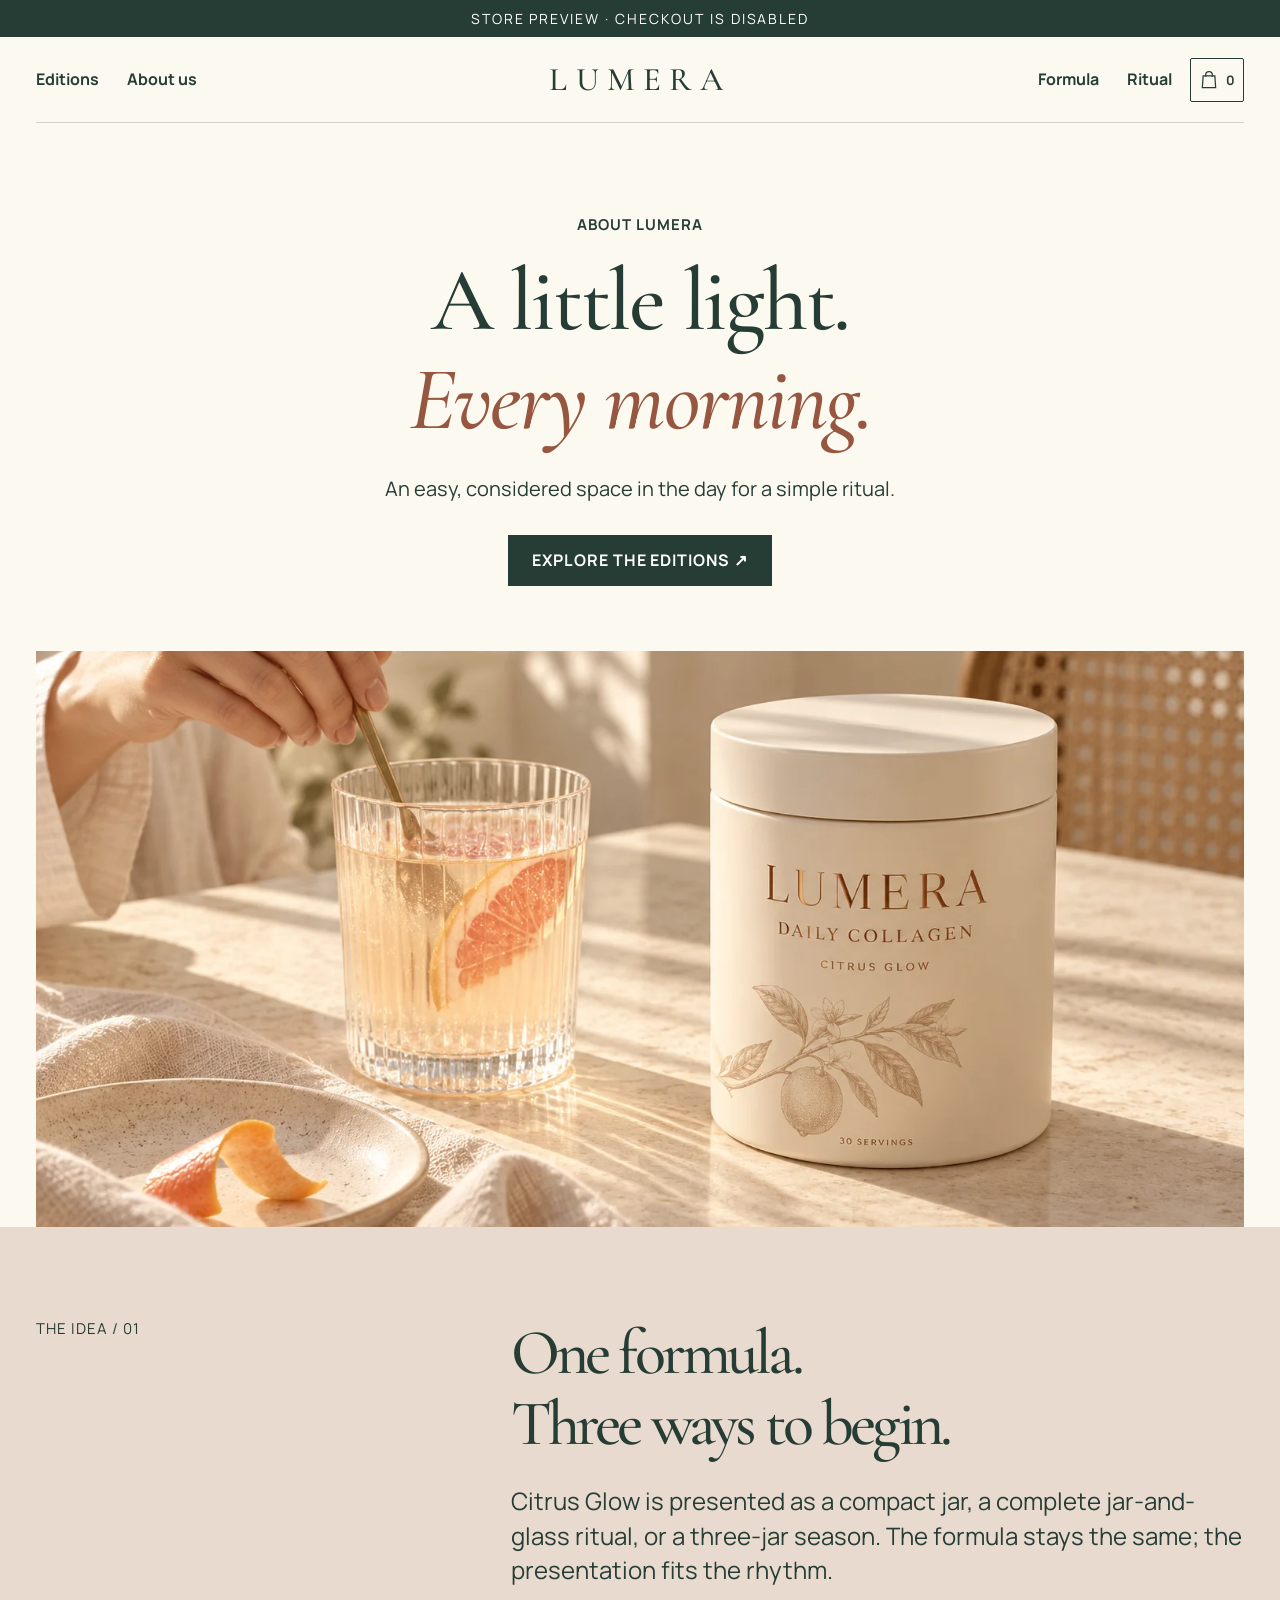
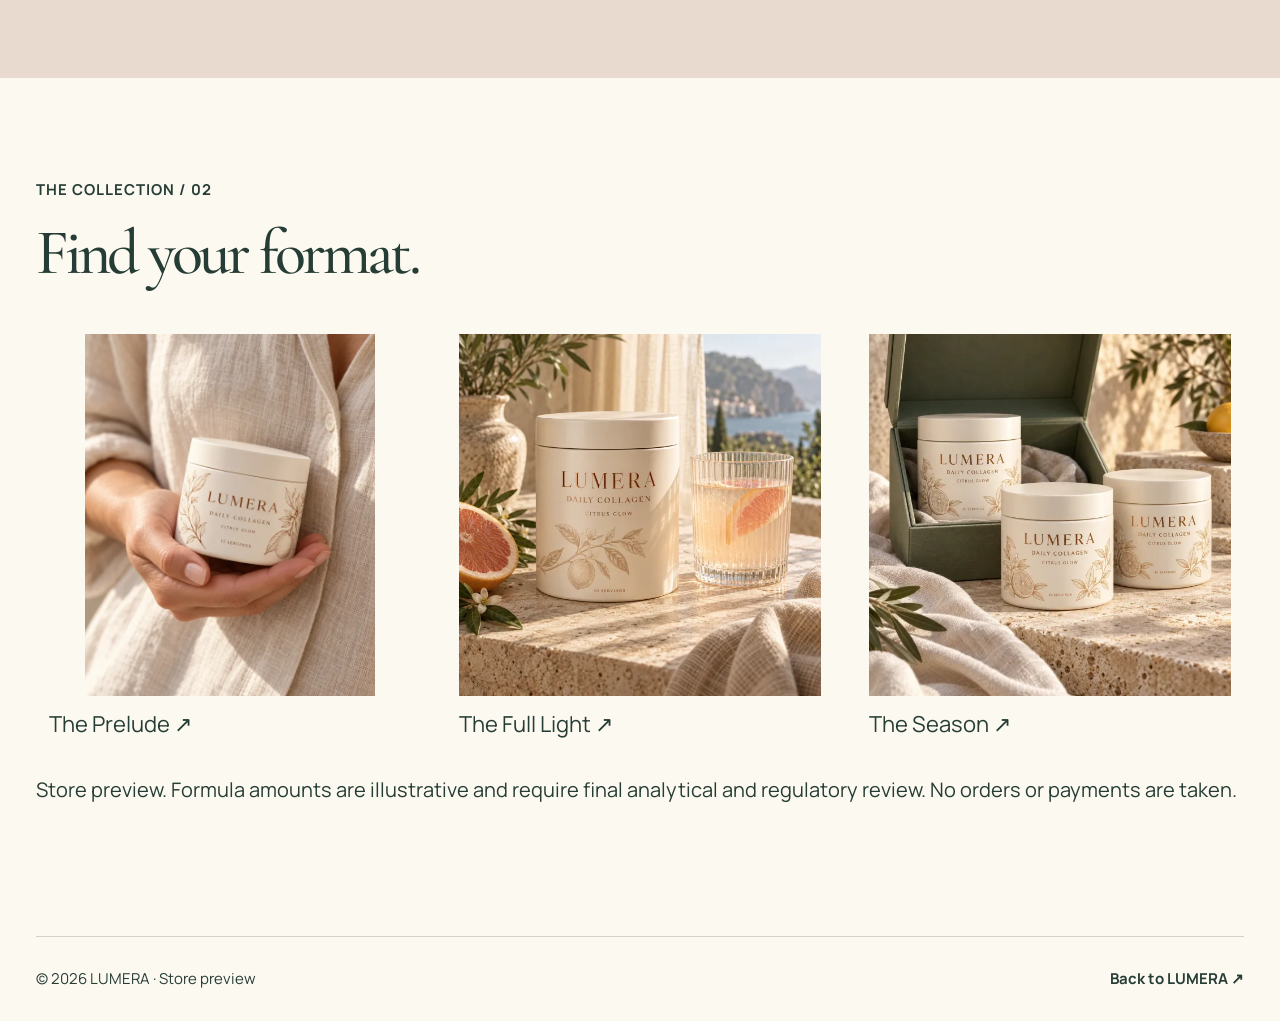
==== commit c5f90fd9: "Refine brand typography and enlarge supporting UI text" ====
--- a/about.html
+++ b/about.html
@@ -1,3 +1,3 @@
-<!doctype html><html lang="en" data-brand="lumera"><head><meta charset="utf-8"><meta name="viewport" content="width=device-width,initial-scale=1"><meta name="theme-color" content="#fcf9f1"><meta name="description" content="The LUMERA approach to a considered morning ritual."><title>About LUMERA — Laboratory of Morning Light</title><link rel="icon" href="data:,"><link rel="stylesheet" href="detail.css?v=20260922g"><link rel="stylesheet" href="detail-commerce.css?v=20260922g"></head><body>
+<!doctype html><html lang="en" data-brand="lumera"><head><meta charset="utf-8"><meta name="viewport" content="width=device-width,initial-scale=1"><meta name="theme-color" content="#fcf9f1"><meta name="description" content="The LUMERA approach to a considered morning ritual."><title>About LUMERA — Laboratory of Morning Light</title><link rel="icon" href="data:,"><link rel="stylesheet" href="detail.css?v=20260922g"><link rel="stylesheet" href="detail-commerce.css?v=20260922g"><link rel="stylesheet" href="typography.css?v=20260923a"></head><body>
 <a class="skip" href="#main">Skip to content</a><div class="preview">Store preview · Checkout is disabled</div><header class="site-nav shell"><nav aria-label="Primary navigation"><a href="index.html#editions">Editions</a><a href="about.html" aria-current="page">About us</a></nav><a class="wordmark" href="index.html">LUMERA</a><nav aria-label="Further links"><a href="index.html#ingredient-register">Formula</a><a href="index.html#ritual">Ritual</a></nav></header>
 <main id="main"><section class="about-hero shell"><p class="eyebrow">About LUMERA</p><h1 class="display">A little light.<br><em>Every morning.</em></h1><p class="lead">An easy, considered space in the day for a simple ritual.</p><a class="button" href="index.html#editions">Explore the editions ↗</a><figure><img src="assets/lumera-morning.webp" width="1536" height="1024" alt="LUMERA Citrus Glow jar and glass in morning light"></figure></section><section class="about-band"><div class="shell"><p class="eyebrow">The idea / 01</p><div><h2>One formula.<br>Three ways to begin.</h2><p>Citrus Glow is presented as a compact jar, a complete jar-and-glass ritual, or a three-jar season. The formula stays the same; the presentation fits the rhythm.</p></div></div></section><section class="about-end shell"><p class="eyebrow">The collection / 02</p><h2>Find your format.</h2><div class="related-grid"><a class="related-card" href="product.html?edition=15"><img src="assets/lumera-prelude-640.webp" width="640" height="800" alt="The Prelude compact jar"><span>The Prelude ↗</span></a><a class="related-card" href="product.html?edition=30"><img src="assets/full-light-640.webp" width="640" height="640" alt="The Full Light jar and glass"><span>The Full Light ↗</span></a><a class="related-card" href="product.html?edition=90"><img src="assets/season-640.webp" width="640" height="640" alt="The Season three jars"><span>The Season ↗</span></a></div><p>Store preview. Formula amounts are illustrative and require final analytical and regulatory review. No orders or payments are taken.</p></section></main><footer class="footer shell"><span>© 2026 LUMERA · Store preview</span><a href="index.html">Back to LUMERA ↗</a></footer><script src="detail-commerce.js?v=20260922c" defer></script><script src="cart.js?v=20260922b" defer></script></body></html>
--- a/typography.css
+++ b/typography.css
@@ -0,0 +1,50 @@
+@font-face{font-family:LumeraText;src:url('assets/fonts/manrope.ttf') format('truetype');font-weight:400;font-display:swap}
+@font-face{font-family:LumeraText;src:url('assets/fonts/manrope-bold.ttf') format('truetype');font-weight:600 950;font-display:swap}
+@font-face{font-family:LumeraDisplay;src:url('assets/fonts/cormorant.ttf') format('truetype');font-weight:400 950;font-display:swap}
+@font-face{font-family:LumeraDisplay;src:url('assets/fonts/cormorant-italic.ttf') format('truetype');font-weight:400 950;font-style:italic;font-display:swap}
+:root{--brand-body:LumeraText,sans-serif;--brand-display:LumeraDisplay,serif;--sans:LumeraText,sans-serif;--serif:LumeraDisplay,serif}
+
+/* Explicit small-copy floors override legacy component specificity. */
+body .kicker,body .eyebrow,body .label{font-size:15px!important;line-height:1.6;letter-spacing:.065em}
+body .mobile-about,body .demo,body .preview,body figcaption,body .footer-col b,body .footer-col p,body .mobile-purchase span,body .mobile-purchase strong{font-size:14px!important;line-height:1.5}
+body .campaign .hero-safety,body .purchase-meta>span,body .purchase-meta small,body .signature-copy dt,body .signature-copy dd,body .market-foot span,body .pack-title>p,body .signal-options span,body .signal-options small{font-size:16px!important;line-height:1.55}
+body .signal-options .option-action,body .pack i,body .close{font-size:14px!important}
+body .pack i{min-width:44px;min-height:44px}
+@media(max-width:780px){body .kicker,body .eyebrow,body .label{font-size:14px!important;letter-spacing:.035em}body .signal-options span,body .signal-options small{font-size:14px!important}}
+/* One type system per brand across home, About, product and bag. */
+body{font-size:18px;line-height:1.65}
+body,body *{font-family:var(--brand-body)!important}
+h1,h2,h3,.display,.display *,h1 *,h2 *,h3 *{font-family:var(--brand-display)!important}
+p,.lead,.intro p,.product-copy .intro,.mix-copy p,.step p,.companion p,.signature-copy>p,.editorial-intro>p,.flavor-purchase>p,.signal-buy>p{font-size:20px;line-height:1.65}
+.kicker,.eyebrow,.label,.edition-tag,.companion .edition-tag,.flavor-heading>span,.market-foot,.campaign-caption,.signal-photo figcaption,.morning-panorama figcaption,.pack small,.pack>span,.pack-note,.detail-crumb{font-size:15px;line-height:1.6;letter-spacing:.065em}
+.navlinks,.nav-links,.nav .links,.site-nav nav,.detail-header nav,.detail-header .navlinks,.bag-button,.cart-trigger{font-size:16px!important}
+.button,.btn,.purchase-button,.flavor-purchase>button,.edition-link,.edition-detail,.flavor-detail,.detail-options a,.text-link,.market-summary>a,.editorial-intro .button,.campaign .button,.signal-buy .button{font-size:16px!important;line-height:1.45;min-height:48px}
+.technical>summary,.faq summary,.purchase-faq summary{font-size:20px;line-height:1.55}
+.faq p,.purchase-faq details p{font-size:18px;line-height:1.75}
+.footer,.footer-links,.footer-col a,.footer-bottom,footer p,.footer p,.product-copy small,.caution,.hero-safety,.signal-buy .hero-safety{font-size:15px;line-height:1.65}
+.shop-line p,.shop-line small,.cart-foot small,.cart-note,.cart-foot p,.shop-quantity .shop-remove{font-size:14px}
+.shop-line h3{font-size:19px;line-height:1.35}
+.detail-options a{padding:10px 14px}
+.related-card{font-size:22px;line-height:1.4}
+@media(max-width:780px){
+ body{font-size:17px}
+ p,.lead,.intro p,.product-copy .intro,.mix-copy p,.step p,.companion p,.signature-copy>p,.editorial-intro>p,.flavor-purchase>p,.signal-buy>p{font-size:17px;line-height:1.65}
+ .kicker,.eyebrow,.label,.edition-tag,.companion .edition-tag,.flavor-heading>span,.market-foot,.campaign-caption,.signal-photo figcaption,.morning-panorama figcaption,.pack small,.pack>span,.pack-note,.detail-crumb{font-size:14px;letter-spacing:.035em}
+ .navlinks,.nav-links,.nav .links,.site-nav nav,.detail-header nav,.detail-header .navlinks,.bag-button,.cart-trigger{font-size:14px!important}
+ .button,.btn,.purchase-button,.flavor-purchase>button,.edition-link,.edition-detail,.flavor-detail,.detail-options a,.text-link,.market-summary>a,.editorial-intro .button,.campaign .button,.signal-buy .button{font-size:15px!important}
+ .technical>summary,.faq summary,.purchase-faq summary{font-size:18px}
+ .faq p,.purchase-faq details p{font-size:17px}
+ .related-card{font-size:16px}
+ .related-grid{grid-template-columns:1fr}
+ .related-card{display:flex;align-items:center;gap:18px;padding:12px}
+ .related-card img{width:96px;height:112px;object-fit:contain;flex:none;margin:0}
+}
+body footer p{font-size:15px!important}
+.wordmark,.nav .wordmark{font-family:var(--brand-display)!important;font-weight:600}
+.editorial-hero h1{font-size:clamp(64px,6.7vw,104px);letter-spacing:-.035em;line-height:1.04}
+h1,h2,h3,.display{font-weight:500;letter-spacing:-.025em}
+.editorial-intro>p{font-size:20px}
+.morning-panorama figcaption{font-size:14px;letter-spacing:.02em}
+.companion{grid-template-columns:.85fr 1.15fr}
+.companion h3{font-size:40px}
+@media(max-width:780px){.editorial-hero h1{font-size:clamp(52px,12vw,72px)}.editorial-intro>p{font-size:17px}.morning-panorama figcaption{font-size:14px}.companion{grid-template-columns:1fr;gap:20px}.companion img{max-height:360px}.companion h3{font-size:40px}.ritual-title{grid-template-columns:1fr}.ritual-photo{grid-column:1;grid-row:auto}.ritual-title>p{font-size:17px}.steps{grid-template-columns:1fr}.edition-atelier .kicker{font-size:14px}.detail-options a{font-size:14px!important;padding:10px 8px}.nav .wordmark{font-size:25px}}
